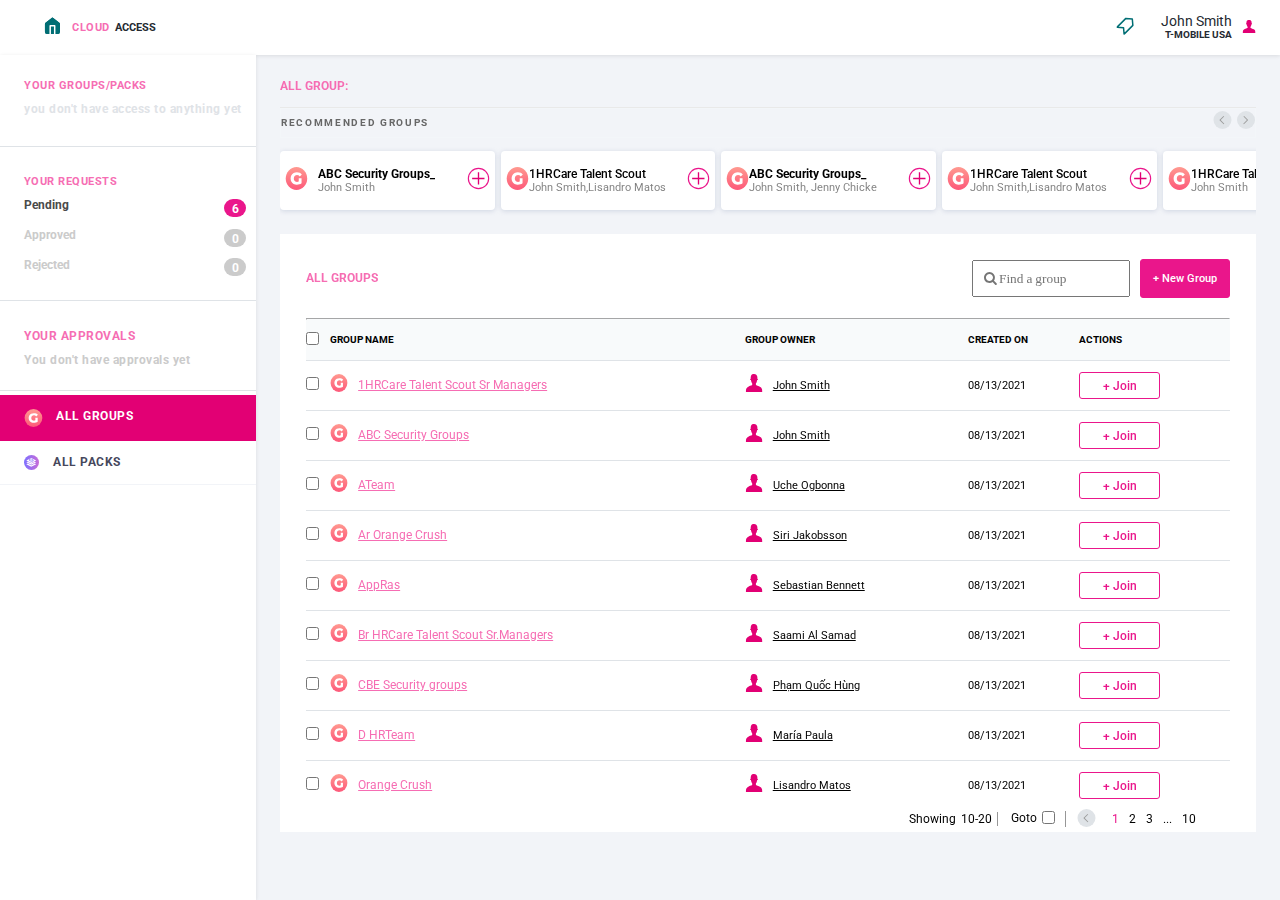
==== index.html @ d9242b5f "my project" ====
<!DOCTYPE html>
<html lang="en">
  <head>
    <meta charset="UTF-8" />
    <meta http-equiv="X-UA-Compatible" content="IE=edge" />
    <meta name="viewport" content="width=device-width, initial-scale=1.0" />
    <title>project2</title>
    <link rel="stylesheet" href="project2.css" />
    <link rel="preconnect" href="https://fonts.googleapis.com">
    <link href="https://cdnjs.cloudflare.com/ajax/libs/font-awesome/4.7.0/css/font-awesome.css" rel="stylesheet"/>
<link rel="preconnect" href="https://fonts.gstatic.com" crossorigin>
<link href="https://fonts.googleapis.com/css2?family=Roboto:ital,wght@0,100;0,300;0,400;0,500;0,700;0,900;1,100;1,300;1,400;1,500;1,700;1,900&display=swap" rel="stylesheet">
  </head>
  <body>
    <div class="container">
    <header class="header-container">

      <div class="logo-section">
      <div>
      <img src="./dashboard_icon.svg" alt="logopic" />
      </div>

    <div class="CLOUD">
      CLOUD
    </div>
    <div class="ACCESS">
      ACCESS
    </div>
        </div>


        <div class="user-access-section">
          <div class="Bell_icon">
            <img src="./dashboardShipment_icon.svg" alt="icon" />
        </div>
          <div class="header_names">
            <div class="johnsmith">John Smith</div>
          <div class="T-mob">T-MOBILE USA</div>
          </div>
          <div class="icon2">
            <img src="./small_icon.svg" alt="logo" />
           </div>
          </div>
      </header>

      <!-- header-part changed classes -->

      <section class="section-container">
      <nav class="nav-container">
      <div class="contain-name">
      <div class="upper-sec">
        <p class="title">YOUR GROUPS/PACKS</p>
            <div class="para">you don't have access to anything yet</div>
          </div>



          <div class="upper-sec">
            <div class="REQUESTS ">
              <p> YOUR REQUESTS</p>
            </div>
          <div>
            <div class="PENDING">
             <div class="ashish anand"> Pending</div>
             <div class="six">6</div>
             </div>
            <div class="APPROVED">
             <div class="ashish anand1"> Approved</div>
             <div class="zero">0</div>
            </div>
            <div class="REJECTED" >
              <div class="ashish anand1">Rejected</div>
              <div class="zero">0</div>
            </div>
          </div>
          </div>

          <div class="upper-sec">
            <p class="approval title">YOUR APPROVALS</p>
            <div class="approval1">You don't have approvals yet</div>
          </div>
        </div>

        <div class="lower-sec">
          <div class="lower-sec-ALLGROUPS">
            <img src="./Groups_10.svg"  class="head_pic" alt="group" />
            <div class="head_text">
              ALL GROUPS
            </div>
          </div>
          <div class="lower-sec-Allpacks">
            <img src="./ICON_PACK.svg" class="nav_pic" alt="icon" />
            <div class="packs">ALL PACKS</div>
          </div>
        </div>
        </nav>

<!-- navigation-page ends  -->
<section class="section-container1">
    <div class="sec-container_ALLGROUP">
    <div class="ALL_GROUP">ALL GROUP:</div>
    </div>

<div class="sec-container_recommendedgroups ">
<div class="sec-con-navigation1">
<div class="Recommended_Groups">
RECOMMENDED GROUPS
</div>
</div>
                
<div class="ARROWS">
<div class="arrowback">
<img src="./Arrow_back.svg" alt="arrow" />
</div>
<div class="arrowfront">
<img src="./Arrow_forward.svg" alt="arrow" />
 </div>
</div>
</div>

<div class="cards">
<div class="card">
  <div class="cards_content1">
<div>
 <img src="./Groups_10.svg"  class= "G_icon" alt="groupicon" />
 </div>
 <div class="para_names">
<p class="sec-group">ABC Security Groups_</p>
<p class="johnname">John Smith</p>
</div>
</div>
<div>
<img src="./+Add_pack Copy.svg"  class="pack-icon " alt="plusicon" />
</div>
</div>


<div class="card">
  <div class="cards_content1">
                <div>
                  <img src="./Groups_10.svg"   class= "G_icon" alt="groupicon" />
                </div>
                <div>
                  <p class="Hrcare">1HRCare Talent Scout</p>
                  <p class="johnname">John Smith,Lisandro Matos</p>
                </div>
                 </div>
                <div>
                  <img src="./+Add_pack Copy.svg"   class="pack-icon "  alt="plusicon" />
                </div>
             </div>

              <div class="card">
                <div class="cards_content1">
                <div>
                  <img src="./Groups_10.svg"   class= "G_icon"  alt="groupicon" />
                </div>
              
                <div>
                  <p class="sec-group">ABC Security Groups_</p>
                  <p class="johnname">John Smith, Jenny Chicke</p>
                </div>
                </div>
                <div>
                  <img src="./+Add_pack Copy.svg"   class="pack-icon "   alt="plusicon" />
                </div>
              </div>


              <div class="card">
                <div class="cards_content1">
                <div>
                  <img src="./Groups_10.svg"   class= "G_icon"  alt="groupicon" />
                </div>
                <div>
                  <p class="Hrcare">1HRCare Talent Scout</p>
                  <p class="johnname">John Smith,Lisandro Matos</p>
                </div>
                </div>
                <div>
                  <img src="./+Add_pack Copy.svg"   class="pack-icon "   alt="plusicon" />
                </div>
              </div>

              <div class="card">
                <div class="cards_content1">
                <div>
                  <img src="./Groups_10.svg"   class= "G_icon" alt="groupicon" />
                </div>
                <div>
                  <p class="Hrcare">1HRCare Talent Scout</p>
                  <p class="johnname">John Smith</p>
                </div>
                </div>
                <div>
                  <img src="./+Add_pack Copy.svg"   class="pack-icon "   alt="plusicon" />
                </div>
              </div>

</div>
<div class="table_con-items">
<div class="table">
<div class="table_new">
ALL GROUPS
</div>

<div class="buttons_op">
  <div class="searchbar">

  <div class="searchtop">
    <input type="search" id="mySearch" name="q"
    placeholder="&#xf002 Find a group" required>
  </div>
 

  </div>
  <div class="newGrouptag">
    <button class="buttons1">+ New Group</button>

  </div>
</div>
</div>
</table>

<div class="table_item">
  
  <table class="table_log"
  cellspacing="0">
    <thead>
  <tr class="table-log-headers">
    <th align="left"> <input type="checkbox"></th>
    <th class="table_headers">GROUP NAME</th>
    <th class="table_headers">GROUP OWNER</th>
    <th class="table_headers">CREATED ON</th>
    <th class="table_headers">ACTIONS</th>
  
  </tr>
</thead> 
<tbody>
  <tr >
    <hr >
  <td> <input type="checkbox"></td>
  <td>
    <div class="contents">
    <div><img src="./Groups_10.svg"  class="G_LOGO" alt="groupicon" /></div>
    <div class="groupName_name"><u>1HRCare Talent Scout Sr Managers</u></div>
  </div>
  </td>
  <td class="content_block">
    <div  class="contents">
    <div><img src="./small_icon.svg" class="user_logo1" alt="smalluserlogo"></div>
    <div class="Group_owner"><u>John Smith</u></div>
  </div>
</td>
  <td class="date">08/13/2021</td>
  <td><button class="buttons ">+ Join</button></td>
 
  </tr>  
 
  <tr>
   
    <td> <input type="checkbox"></td>
    <td>
      <div class="contents">
     <div> <img src="./Groups_10.svg"  class="G_LOGO"  alt="groupicon" /></div>
      <div class="groupName_name"> <u>ABC Security Groups</u></div>
    </div>
    </td>
    <td class="content_block">
      <div class="contents">
      <div><img src="./small_icon.svg"  class="user_logo1"  alt="smalluserlogo"></div>
      <div class="Group_owner"><u>John Smith</u></div>
    </div>
  </td>
    <td class="date">08/13/2021</td>
    <td><button class="buttons ">+ Join</button></td>
    </tr>  
   
    <tr>
      <td> <input type="checkbox"></td>
      <td>
        <div  class="contents">
       <div> <img src="./Groups_10.svg"   class="G_LOGO"  alt="groupicon" /></div>
        <div class="groupName_name"> <u>ATeam</u></div>
      </div>
      </td>
      <td class="content_block">
        <div  class="contents">
       <div> <img src="./small_icon.svg"   class="user_logo1"    alt="smalluserlogo"></div>
        <div class="Group_owner"> <u>Uche Ogbonna</u></div>
      </div>
      </td>
      <td class="date">08/13/2021</td>
      <td><button class="buttons ">+ Join</button></td>
      </tr>  

      <tr>
        <td> <input type="checkbox"></td>
        <td>
          <div  class="contents">
         <div> <img src="./Groups_10.svg"   class="G_LOGO"  alt="groupicon" /></div>
          <div class="groupName_name">  <u> Ar Orange Crush</u></div>
        </div>
        </td>
        <td class="content_block">
          <div  class="contents">
          <div><img src="./small_icon.svg"   class="user_logo1"  alt="smalluserlogo"></div>
          <div class="Group_owner"> <u> Siri Jakobsson</u></div>
        </div>
        </td>
        <td class="date">08/13/2021</td>
        <td><button class="buttons ">+ Join</button></td>
        </tr>  

        <tr>
          <td> <input type="checkbox"></td>
          <td>
            <div  class="contents">
            <div><img src="./Groups_10.svg"  class="G_LOGO"  alt="groupicon" /></div>
            <div class="groupName_name"> <u> AppRas</u></div>
          </div>
          </td>
          <td class="content_block">
            <div  class="contents">
            <div><img src="./small_icon.svg" class="user_logo1"  alt="smalluserlogo"></div>
            <div class="Group_owner"> <u>Sebastian Bennett</u></div>
          </div>
          </td>
          <td class="date">08/13/2021</td>
          <td><button class="buttons ">+ Join</button></td>
          </tr>  

          <tr>
            <td> <input type="checkbox"></td>
            <td>
              <div  class="contents">
              <div><img src="./Groups_10.svg"  class="G_LOGO" alt="groupicon" /></div>
              <div class="groupName_name">  <u>  Br HRCare Talent Scout Sr.Managers</u></div>
            </div>
            </td>
            <td class="content_block">
              <div  class="contents">
              <div><img src="./small_icon.svg"  class="user_logo1" alt="smalluserlogo"></div>
              <div class="Group_owner"> <u>Saami Al Samad</u></div>
            </div>
            </td>
            <td class="date">08/13/2021</td>
            <td><button class="buttons ">+ Join</button></td>

            </tr>  
            <tr>
              <td> <input type="checkbox"></td>
              <td>
                <div  class="contents">
                <div><img src="./Groups_10.svg"  class="G_LOGO" alt="groupicon" /></div>
                <div class="groupName_name">  <u> CBE Security groups </u></div>
              </div>
              </td>
              <td class="content_block">
                <div  class="contents">
                <div><img src="./small_icon.svg"  class="user_logo1" alt="smalluserlogo"></div>
                <div class="Group_owner"> <u>Phạm Quốc Hùng</u></div>
              </div>
              </td>
              <td class="date">08/13/2021</td>
              <td><button class="buttons ">+ Join</button></td>
              </tr>  
              <tr>
                <td> <input type="checkbox"></td>
                <td>
                  <div  class="contents">
                  <div><img src="./Groups_10.svg"  class="G_LOGO" alt="groupicon" /></div>
                  <div class="groupName_name">  <u>  D HRTeam </u></div>
                </div>
                </td>
                <td class="content_block">
                  <div  class="contents">
                  <div><img src="./small_icon.svg"  class="user_logo1" alt="smalluserlogo"></div>
                  <div class="Group_owner"> <u>María Paula </u></div>
                </div>
                </td>
                <td class="date">08/13/2021</td>
                <td><button class="buttons ">+ Join</button></td>
                </tr>  
                <tr>
                  <td> <input type="checkbox"></td>
                  <td>
                    <div  class="contents">
                    <div><img src="./Groups_10.svg"  class="G_LOGO" alt="groupicon" /></div>
                    <div class="groupName_name">  <u>  Orange Crush</u></div>
                  </div>
                  </td>
                  <td class="content_block">
                    <div  class="contents">
                    <div><img src="./small_icon.svg"  class="user_logo1" alt="smalluserlogo"></div>
                    <div class="Group_owner"> <u>Lisandro Matos</u></div>
                  </div>
                  </td>
                  <td class="date">08/13/2021</td>
                  <td><button class="buttons ">+ Join</button></td>
                  <tr>
                    <td> <input type="checkbox"></td>
                    <td>
                      <div  class="contents">
                      <div><img src="./Groups_10.svg"  class="G_LOGO" alt="groupicon" /></div>
                      <div class="groupName_name">  <u>  RasApp</u></div>
                    </div>
                    </td>
                    <td class="content_block">
                      <div  class="contents">
                      <div><img src="./small_icon.svg"  class="user_logo1" alt="smalluserlogo"></div>
                      <div class="Group_owner"> <u>Klavdia Dedova</u></div>
                    </div>
                    </td>
                    <td class="date">08/13/2021</td>
                    <td><button class="buttons ">+ Join</button></td>
                    </tr>
                    
                  
                  </tr>  

                 
          </tbody>
         
  </table>
 
  
</div>
<div class="footer">
  <div class="footer_1">
    <div class="showingtext">Showing</div>
    <div class="number">10-20</div>
  </div>
  <div class="footer_2">
    <div class="goto">Goto</div>
    <div class="footer_checkbox"><input type="checkbox"></input></div>
  </div>

  <div class="arrow">
    <img src="./Arrow_back.svg" alt="arrow">
  </div>
  <div class="footer_3">
    <div class="one">1</div>
    <div class="two">2</div>
    <div class="three">3</div>
    <div class="dot">...</div>
    <div class="ten">10</div>
  </div>
</div>
</div>

 </div>
</section>
        </section>
        </section
      </section>
    </div>
  </body>
</html>
---- project2.css ----
* {
  margin: 0;
  padding: 0;
  box-sizing: border-box;

  /* margin: auto; */
}
html {
  font-size: 16px;
}
body {
  width: 100%;
  height: 100vh;
  background-color: #f2f4f8;
  overflow: hidden;
}

.container {
  width: 100%;
  height: 100%;
}

.Bell_icon {
  margin-right: 24px;
}

.header-container {
  height: 3.43rem;
  width: 100%;
  padding: 0.81rem 1.5rem 0.75rem 2.62rem;
  box-shadow: 0 1px 4px 0 rgba(0, 0, 0, 0.1);
  background-color: white;
  display: flex;
  align-items: center;
  justify-content: space-between;
}
.section-container {
  height: calc(100vh - 3.43rem);
  width: 100%;
  display: flex;
  justify-content: space-between;
}
.section-container1 {
  height: 100%;
  width: 80%;
  padding: 1.5rem;
}
.nav-container {
  width: 20%;
  height: 100%;
  background-color: #ffffff;
  background-color: #ffffff;
  box-shadow: 0 1px 4px 0 rgba(0, 0, 0, 0.1);
}

.contain-name {
  background-color: white;
}

.table_con-items {
  height: calc(100% - 9.175rem);
}

.upper-sec {
  padding: 1.5rem 0.62rem 0 1.5rem;
  border-bottom: 0.006rem solid #dfe3e7;
  margin-bottom: 0.25rem;
}

.lower-sec {
  color: black;
  cursor: pointer;
}

.header_names {
  width: 4.56rem;
  height: 1.81rem;

  margin-right: 10px;
}

.logo-section {
  width: 50%;
  display: flex;
  align-items: center;

  color: #f66db3;
  width: 10.37rem;
  height: 1.75rem;
  padding: 0.025rem 0.04rem 0.025rem 0.06rem;
}

.logo-section img {
  margin: 0.031rem;
  margin-right: 0.62rem;
}
.user-access-section {
  display: flex;
  align-items: center;
}

.REQUESTS {
  font-family: Roboto;
  font-size: 11px;
  font-weight: bold;
  color: #f66db3;
  letter-spacing: 0.031rem;
  text-align: left;
  margin-bottom: 0.62rem;
}

.PENDING {
  display: flex;
  justify-content: space-between;
  font-family: Roboto;
  font-size: 12px;
  font-weight: bold;

  align-items: center;
  text-align: left;
  color: #4a4a4a;
}
.APPROVED {
  display: flex;
  justify-content: space-between;
  font-family: Roboto;
  font-size: 12px;
  font-weight: bold;
  padding: 0.62rem 0;
  align-items: center;
  text-align: left;
  color: #cbcbcb;
}
.REJECTED {
  display: flex;
  justify-content: space-between;
  font-family: Roboto;
  font-size: 12px;
  font-weight: bold;
  margin-bottom: 1.43rem;
  text-align: left;
  color: #cbcbcb;
}
.johnname {
  opacity: 0.5;
  font-family: Roboto;
  font-size: 11px;

  white-space: nowrap;
  overflow: hidden;
  text-overflow: ellipsis;
}

.Hrcare {
  font-family: Roboto;
  font-size: 12px;
  font-weight: 500;
  white-space: nowrap;
  overflow: hidden;
  text-overflow: ellipsis;
}

.sec-con-navigation1 {
  border-bottom: 1px solid 1px solid #f2f4f8;
}
.Recommended_Groups {
  font-family: Roboto;
  font-size: 10px;
  font-weight: bold;
  letter-spacing: 1.67px;
}
.sec-group {
  font-family: Roboto;
  font-size: 12px;
  font-weight: 700;
  white-space: nowrap;
  overflow: hidden;
  text-overflow: ellipsis;
}
.arrowback {
  margin-right: 5px;
}

.arrow {
  width: 27px;
  height: 20px;
  margin-left: 11px;
  margin-right: 8px;
}

.ARROWS {
  border-bottom: 1px solid #f2f4f8;

  padding: 10px 0;
  display: flex;
}
.nav3 {
  border-bottom: 1px solid #f2f4f8;
  margin: 15px;
  padding: 10px;
}
.title {
  margin-bottom: 10px;
  font-family: Roboto;
  font-size: 11px;
  letter-spacing: 0.5px;
  color: #f66db3;
  background-color: white;
  font-weight: bold;
}
.lower-sec-ALLGROUPS {
  background-color: #e20074;
  display: flex;
  padding: 14px 0 14px 24px;
  text-align: center;
}

.lower-sec-Allpacks {
  border-bottom: 1px solid #f2f4f8;
  display: flex;
  padding: 14px 0 14px 24px;
  text-align: center;
}
.CLOUD {
  color: #f66db3;
  margin-right: 5px;
  font-family: Roboto;
  font-size: 11px;
  font-weight: bold;

  letter-spacing: 0.5px;
  text-align: left;
}
.para {
  font-family: Roboto;
  font-size: 12px;
  font-weight: bold;
  letter-spacing: 0.5px;
  margin-bottom: 30px;
  color: #dfe3e7;
}
.groups {
  display: flex;
  justify-content: space-between;
}
.card1 {
  border-radius: 1px;
  border: 2px solid #73ad21;
  padding: 15px;
  width: 135px;
  height: 30px;
  display: flex;
}
.sec-container_ALLGROUP {
  height: 1rem;
  width: 100%;
  box-shadow: inset 0 -1px 0 0 var(--white);
  font-family: Roboto;
  font-size: 12px;
  font-weight: bold;
  color: #f66db3;
  border-bottom: 1px solid #e9e9e9;
  padding-bottom: 1.75rem;
}

.sec-container_recommendedgroups {
  width: 100%;
  height: 3rem;
  border: 1px solid #f3f6f9;
  display: flex;
  justify-content: space-between;
  align-items: center;
  color: #676767;
  height: 1.875rem;
}

.cards {
  height: 5rem;
  display: flex;
  justify-content: space-between;
  width: 100%;
  align-items: center;
  padding: 0.31rem 0 0 0;
  border-radius: 3px;
  overflow-x: scroll;
  overflow-y: hidden;

  background-color: var(--white);
  margin-bottom: 1rem;
  /* padding: 15px 7px 15px 5px; */
}

.card {
  width: 19%;
  display: flex;
  justify-content: space-between;
  align-items: center;
  box-shadow: 0 1px 5px 0 rgba(126, 142, 177, 0.3);
  background-color: #ffffff;
  height: 3.7rem;
  padding: 15px 5px;
  border-radius: 4px;
}
.cards > .card {
  width: 25%;

  min-width: 22%;
  margin-right: 6px;
}
.G_icon {
  height: 23px;
  width: 23px;
}
.pack-icon {
  height: 23px;
  width: 23px;
}
.buttons1 {
  font-family: Roboto;
  font-size: 11px;
  font-weight: normal;
  cursor: pointer;
  font-weight: 500;
  border: 1px solid #ea168b;
  background-color: #ea168b;
  color: white;
  height: 100%;
  padding-left: 15px;
  padding-right: 15px;
  border-radius: 3px;
  padding: 12px;
}

.searchtop {
  height: 100%;
}
#mySearch {
  height: 100%;
  cursor: pointer;
}

.buttons {
  border: 1px solid #ea168b;
  color: #ea168b;
  background-color: white;
  padding: 0 22px 0 22px;
  text-align: center;
  height: 100%;
  font-family: Roboto;
  font-size: 11px;
  display: inline-block;
  cursor: pointer;
  padding: 6px 22px 5px 23px;
  border-radius: 3px;
}
.buttons_op {
  display: flex;

  align-items: center;
}
.newGrouptag {
  height: 100%;
}

.buttons {
  font-family: Roboto;
  font-size: 12px;
  font-weight: 500;
}

.table {
  /* height: 3rem; */
  display: flex;
  justify-content: space-between;
  width: 100%;
  background-color: white;
  padding: 1rem;
  font-family: Roboto;
  font-size: 12px;
  font-weight: bold;
  padding: 25px 26px 20px 26px;
  align-items: center;
}
.table_headers {
  text-align: left;
  font-family: Roboto;
  font-size: 10px;
  font-weight: bold;
}

thead {
  position: sticky;
  top: 0;
}
.table_log {
  width: 100%;
}
.table_new {
  font-family: Roboto;
  font-size: 12px;
  font-weight: bold;
  color: #f66db3;
}
.searchbar {
  margin-right: 10px;
  height: 100%;
}
.groupsa {
  margin: 10px;
}
.picture {
  padding: 0 0px 0 0;
  background-color: #929498;
  flex-grow: 0;
  width: 0.9rem;
  height: 1.05rem;
  margin-right: 1rem;
}

.approval {
  font-family: Roboto;
  font-size: 12px;
  font-weight: bold;

  letter-spacing: 0.5px;
  text-align: left;
  color: #f66db3;
}
.approval1 {
  font-family: Roboto;
  font-size: 12px;
  font-weight: bold;

  letter-spacing: 0.5px;
  text-align: left;
  color: #cbcbcb;
  margin-bottom: 23px;
}

.head_text {
  font-family: Roboto;
  font-size: 12px;
  font-weight: bold;
  color: white;
  letter-spacing: 0.5px;
  text-align: left;
}
.six {
  width: 1.37rem;
  background-color: #ea168b;
  height: 1.125rem;
  text-align: center;
  border-radius: 10px;
  color: #ffffff;
  display: flex;
  padding: 3px 7px 2px 8px;
}
.zero {
  text-align: center;
  width: 1.37rem;
  height: 1.12rem;
  border-radius: 10px;
  background-color: #cbcbcb;
  color: #ffffff;
  display: flex;
  padding: 3px 7px 2px 8px;
}

.para1 {
  width: 179px;
  height: 28px;
  margin: 10px 17px 30px 24px;
  opacity: 0.4;
  font-family: Roboto;
  font-size: 12px;

  text-align: left;
}
.head_pic {
  margin-right: 13px;
}
.nav_pic {
  margin-right: 14px;
}

.packs {
  font-family: Roboto;
  font-size: 12px;
  font-weight: bold;

  letter-spacing: 0.5px;
  text-align: left;
  color: #46475c;
}
.johnsmith {
  font-family: Roboto;
  font-size: 14px;
  font-weight: normal;

  letter-spacing: normal;
  text-align: right;
  color: #252a31;
}

.T-mob {
  font-family: Roboto;
  font-size: 10px;
  font-weight: bold;
  font-stretch: normal;
  text-align: right;
  color: #252a31;
}

.ACCESS {
  color: #3e3e3e;
  background-color: #ffffff;
  font-family: Roboto;
  font-size: 11px;
  font-weight: 700;

  text-align: right;
  color: #252a31;
}

.ashish {
  font-color: red;
  font-weight: bold;
  margin-bottom: 6px;
  cursor: pointer;
}

.anand1 {
  color: #cbcbcb;
}
.anand {
  color: #4a4a4a;
}

.table_item {
  background-color: white;
  padding: 0 26px 0 26px;

  height: 75%;
  overflow-x: hidden;

  overflow-y: scroll;
}

.G_LOGO {
  width: 18px;
  height: 18px;
}

.groupName_name {
  font-family: Roboto;
  font-size: 12px;
  font-weight: normal;
  margin-left: 10px;
  color: #f66db3;
}
.Group_owner {
  font-family: Roboto;
  font-size: 11px;
  font-weight: normal;
}
.user_logo1 {
  width: 18px;
  height: 18px;
  margin-right: 10px;
}

.date {
  font-family: Roboto;
  font-size: 11px;
  font-weight: normal;
}

td,
th,
.table-log-headers {
  border-bottom: 1px solid red;
  padding: 11px 0 11px 0;
  border-bottom: 1px solid #dfe3e7;
}

.definations_flex1 {
  display: flex;
}
.contents {
  display: flex;
  align-items: center;
}

.footer {
  display: flex;
  justify-content: flex-end;

  padding: 3px 30px 3px 0;
  align-items: center;
  background-color: #ffffff;
}

.footer_1 {
  display: flex;
  font-family: Roboto;
  font-size: 12px;
  font-weight: normal;
  border-right: solid;
  border-right-color: #979797;
  border-right-width: 1px;
  border-right-height: 20px;
}
.footer_2 {
  display: flex;
  font-family: Roboto;
  font-size: 12px;
  font-weight: normal;
  justify-content: space-around;
  border-right: solid;
  border-right-color: #979797;
  border-right-width: 1px;
  border-right-height: 20px;
  margin-left: 13px;
}
.footer_3 {
  display: flex;
  font-family: Roboto;
  font-size: 12px;
  font-weight: normal;
  justify-content: space-between;
}

.showingtext {
  margin-right: 5px;
}
.number {
  margin-right: 5px;
}
.goto {
  margin-right: 5px;
}
.footer_checkbox {
  margin-right: 10px;
}
.table-log-headers {
  background-color: #f8fafb;
}

.one {
  color: #ea168b;
  margin-right: 10px;
}
.two {
  margin-right: 10px;
}
.three {
  margin-right: 10px;
}
.dot {
  margin-right: 10px;
}
.ten {
  margin-right: 30px;
}

input[type="search"] {
  font-family: FontAwesome;
  padding: 10px;
}

hr {
  border-color: #f8fafb;
  height: 1px;
}

.title:hover {
  color: black;
  cursor: pointer;
}

.head_text:hover {
  color: black;
}

.packs:hover {
  color: black;
}
.REQUESTS:hover {
  color: black;
  cursor: pointer;
}

.ashish:hover {
  color: black;
  opacity: 0.6;
}

.Recommended_Groups:hover {
  opacity: 0.6;
}

.sec-group:hover {
  color: blue;
  cursor: pointer;
}
.johnname:hover {
  opacity: 0.4;
  cursor: pointer;
  color: #979797;
}
.Hrcare:hover {
  color: blue;
}

.table_item::-webkit-scrollbar {
  display: none;
}

.buttons1:hover {
  color: black;
}
.groupName_name:hover {
  color: blue;
  cursor: pointer;
}

.Group_owner:hover {
  color: blue;
  cursor: pointer;
}
.buttons:hover {
  color: black;
}
.cards_content1 {
  display: flex;
}
.para_names {
  padding: 0 10px;
}
/* the mobile view */
@media screen and (max-width: 475px) and (min-width: 250px) {
  .nav-container {
    display: none;
  }
  .section-container1 {
    width: 100%;
  }
  .cards > .card {
    width: 100%;
    min-width: 100%;
  }
  .table-log-headers > :nth-child(4),
  .table-log-headers > :nth-child(3) {
    display: none;
  }
  .Group_owner,
  .date,
  .user_logo1 {
    display: none;
  }
  .table {
    flex-direction: column;
    align-items: flex-start;
    padding-top: 40px;
  }
  .searchbar {
    margin-bottom: 10px;
  }
  .buttons_op {
    flex-direction: column;
    display: block;
  }

  #mySearch {
    width: 100%;
  }
  .searchtop {
    width: 100%;
  }

  .searchbar {
    width: 100%;
  }

  .buttons_op {
    width: 100%;
  }
  .buttons1 {
    padding: 0 15px;
    height: 100%;
  }
  .table-log-headers > th input {
    margin-right: 20px;
  }

  .table_new {
    margin-bottom: 10px;
  }
  .newGrouptag {
    height: 2rem;
  }
  .table_log {
    width: 100%;
  }
  .content_block {
    display: none;
  }
  .table_item {
    height: 43%;
  }
  .footer {
    padding: 0 0.266rem 0 0.25rem;
  }

  .footer_1 {
    font-size: 8px;
    border-right: none;
  }

  .footer_2 {
    font-size: 8px;
    border-right: none;
    margin-left: 0px;
  }

  .footer_3 {
    font-size: 8px;
  }
  .para_names {
    padding: 0 10px;
  }
  .footer_checkbox {
    height: 10px;
    width: 10px;
  }
  .arrow {
    height: 17px;
    width: 14px;
  }

  /* the tablet view */
  @media screen and (min-width: 476px) and (max-width: 992px) {
    .table_item {
      height: 70%;
    }
    .nav-container {
      display: none;
    }
    .section-container1 {
      width: 100%;
    }
    #mySearch {
      width: 100%;
    }
    .searchtop {
      width: 100%;
    }

    .searchbar {
      width: 100%;
    }

    .buttons_op {
      width: 100%;
    }

    .cards > .card {
      /* width: 25%;
    min-width: 22%; */
      margin-right: 6px;
     
     
      width:25%;
    
    }
  .table-log-headers :nth-child(4) {
    display: none;
  }
  .table-log-headers :nth-child(3) {
    display: none;
  }
  .Group_owner,
  .date,
  .user_logo1 {
    display: none;
  }
  .content_block {
    display: none;
  }
  .table {
    flex-direction: column;
    align-items: flex-start;
    padding-top: 40px;
  }
  .searchbar {
    margin-bottom: 10px;
  }
  .buttons_op {
    flex-direction: column;
    display: block;
  }

  .table-log-headers > th input {
    margin-right: 20px;
  }

  .table_new {
    margin-bottom: 10px;
  }
  .newGrouptag {
    height: 2rem;
  }
  .table_log {
    width: 100%;
  }

  .table_con-items {
    height: calc(100% - 9.175rem);
  }
  .footer {
    height: 0.8rem;
    float: right;
    font-size: 0.7rem;
    background-color: white;
    width: 100%;
    padding: 11px;
  }
  .para_names {
    padding: 0 10px;
  }

  .footer_1 {
    font-size: 8px;
    border-right: none;
  }

  .footer_2 {
    font-size: 8px;
    border-right: none;
    margin-left: 0px;
  }

  .footer_3 {
    font-size: 8px;
  }
  .cards_content1 {
    width: 90%;
  }

  .para_names {
    overflow: hidden;
    text-overflow: ellipsis;
  }
  .table_con-items {
    height: calc(100% - 10rem);
  }


  .Hrcare {
    font-family: Roboto;
    font-size: 12px;
    font-weight: 500;
    white-space: nowrap;
    overflow: hidden;
    text-overflow: ellipsis;
}
.johnname {
  opacity: 0.5;
  font-family: Roboto;
  font-size: 11px;
  white-space: nowrap;
  overflow: hidden;
  text-overflow: ellipsis;
}
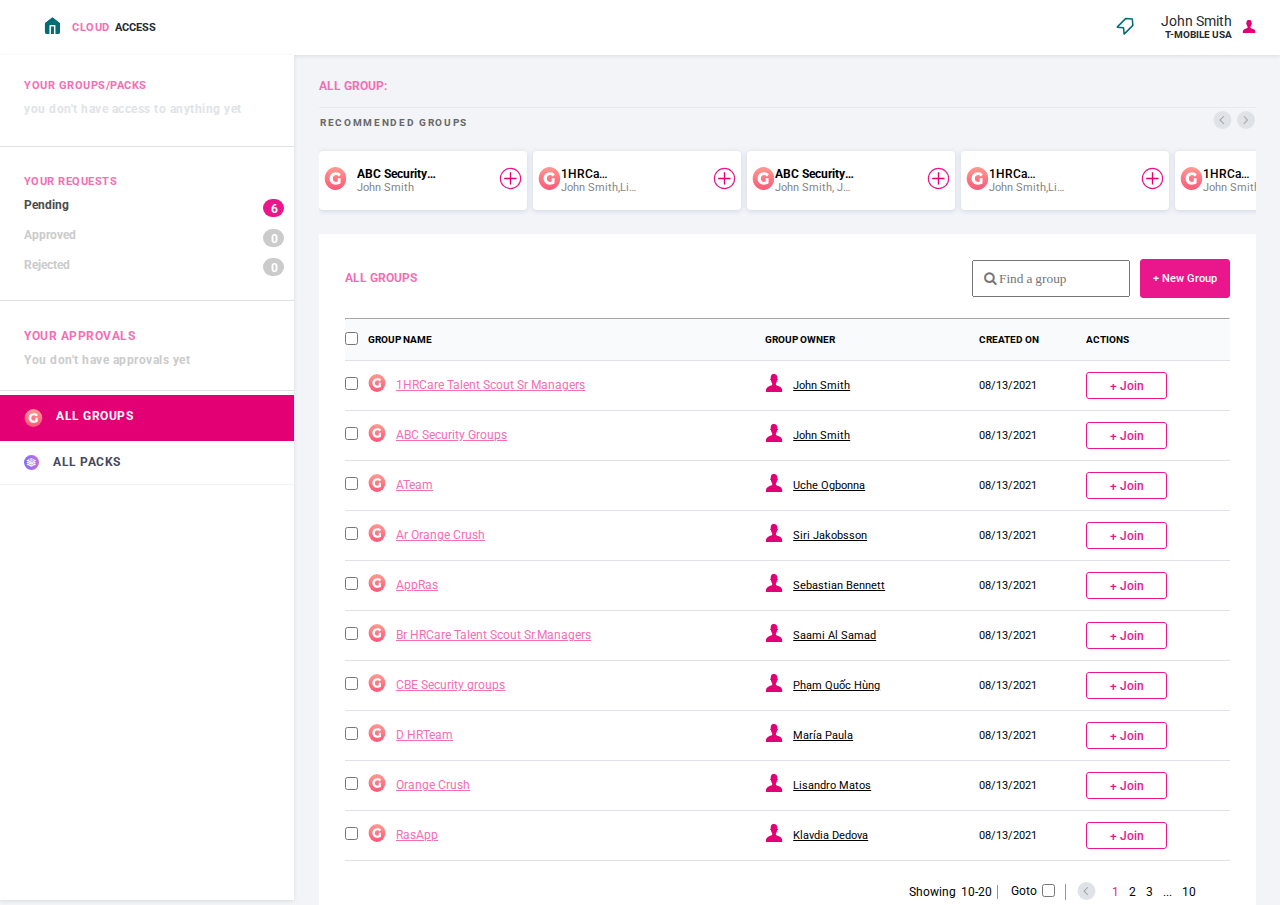
==== commit 5bf066b7: "changed codes" ====
--- a/index.html
+++ b/index.html
@@ -239,7 +239,7 @@
 <tbody>
   <tr >
     <hr >
-  <td> <input type="checkbox"></td>
+  <td> <input type="checkbox" id="checkbox1"></td>
   <td>
     <div class="contents">
     <div><img src="./Groups_10.svg"  class="G_LOGO" alt="groupicon" /></div>
--- a/project2.css
+++ b/project2.css
@@ -41,14 +41,13 @@
   justify-content: space-between;
 }
 .section-container1 {
-  height: 100%;
-  width: 80%;
+ 
+  width: calc(100% - 18.43rem);
   padding: 1.5rem;
 }
 .nav-container {
-  width: 20%;
-  height: 100%;
-  background-color: #ffffff;
+  width: 18.4rem;
+  
   background-color: #ffffff;
   box-shadow: 0 1px 4px 0 rgba(0, 0, 0, 0.1);
 }
@@ -149,6 +148,7 @@
   white-space: nowrap;
   overflow: hidden;
   text-overflow: ellipsis;
+  max-width: 5rem;
 }
 
 .Hrcare {
@@ -158,6 +158,7 @@
   white-space: nowrap;
   overflow: hidden;
   text-overflow: ellipsis;
+  max-width: 3rem;
 }
 
 .sec-con-navigation1 {
@@ -176,6 +177,7 @@
   white-space: nowrap;
   overflow: hidden;
   text-overflow: ellipsis;
+  max-width: 5rem;
 }
 .arrowback {
   margin-right: 5px;
@@ -302,10 +304,8 @@
   border-radius: 4px;
 }
 .cards > .card {
-  width: 25%;
-
-  min-width: 22%;
-  margin-right: 6px;
+ min-width: 13rem;
+  margin-right: 0.375rem;
 }
 .G_icon {
   height: 23px;
@@ -540,7 +540,7 @@
   background-color: white;
   padding: 0 26px 0 26px;
 
-  height: 75%;
+  height: calc(100% - 5.5934rem);
   overflow-x: hidden;
 
   overflow-y: scroll;
@@ -744,6 +744,7 @@
   }
   .section-container1 {
     width: 100%;
+  padding: 1.5rem;
   }
   .cards > .card {
     width: 100%;
@@ -806,7 +807,7 @@
     display: none;
   }
   .table_item {
-    height: 43%;
+    height: calc(100% - 5.5934rem);
   }
   .footer {
     padding: 0 0.266rem 0 0.25rem;
@@ -841,13 +842,20 @@
   /* the tablet view */
   @media screen and (min-width: 476px) and (max-width: 992px) {
     .table_item {
-      height: 70%;
+      height: calc(100% - 5.5934rem);
     }
     .nav-container {
       display: none;
     }
+
+
+#checkbox1{
+  margin-right:0.625rem;
+}
+
     .section-container1 {
-      width: 100%;
+      width: calc(100% - 18.43rem);
+  padding: 1.5rem;
     }
     #mySearch {
       width: 100%;
@@ -864,14 +872,15 @@
       width: 100%;
     }
 
+    tbody{
+      width:100%;
+      height:calc(100% - 5.5934rem);
+    }
+
     .cards > .card {
-      /* width: 25%;
-    min-width: 22%; */
-      margin-right: 6px;
-     
-     
-      width:25%;
-    
+      
+    min-width: 13rem; 
+      margin-right: 6px; 
     }
   .table-log-headers :nth-child(4) {
     display: none;
@@ -890,7 +899,7 @@
   .table {
     flex-direction: column;
     align-items: flex-start;
-    padding-top: 40px;
+    padding-bottom: 1rem;
   }
   .searchbar {
     margin-bottom: 10px;
@@ -950,6 +959,7 @@
   .para_names {
     overflow: hidden;
     text-overflow: ellipsis;
+    max-width: 5rem;
   }
   .table_con-items {
     height: calc(100% - 10rem);
@@ -963,6 +973,7 @@
     white-space: nowrap;
     overflow: hidden;
     text-overflow: ellipsis;
+    max-width: 5rem;
 }
 .johnname {
   opacity: 0.5;
@@ -971,4 +982,20 @@
   white-space: nowrap;
   overflow: hidden;
   text-overflow: ellipsis;
-}
+  max-width: 5rem;
+}
+.footer{
+  font-size:1rem;
+  height:1.6666rem;
+  margin-top:1rem;
+  float:right;
+  opacity:0.8;
+  background-color:white;
+  padding:0 0.266rem 0 0.25rem;
+  display:flex;
+  align-items:center;
+}
+
+
+
+}